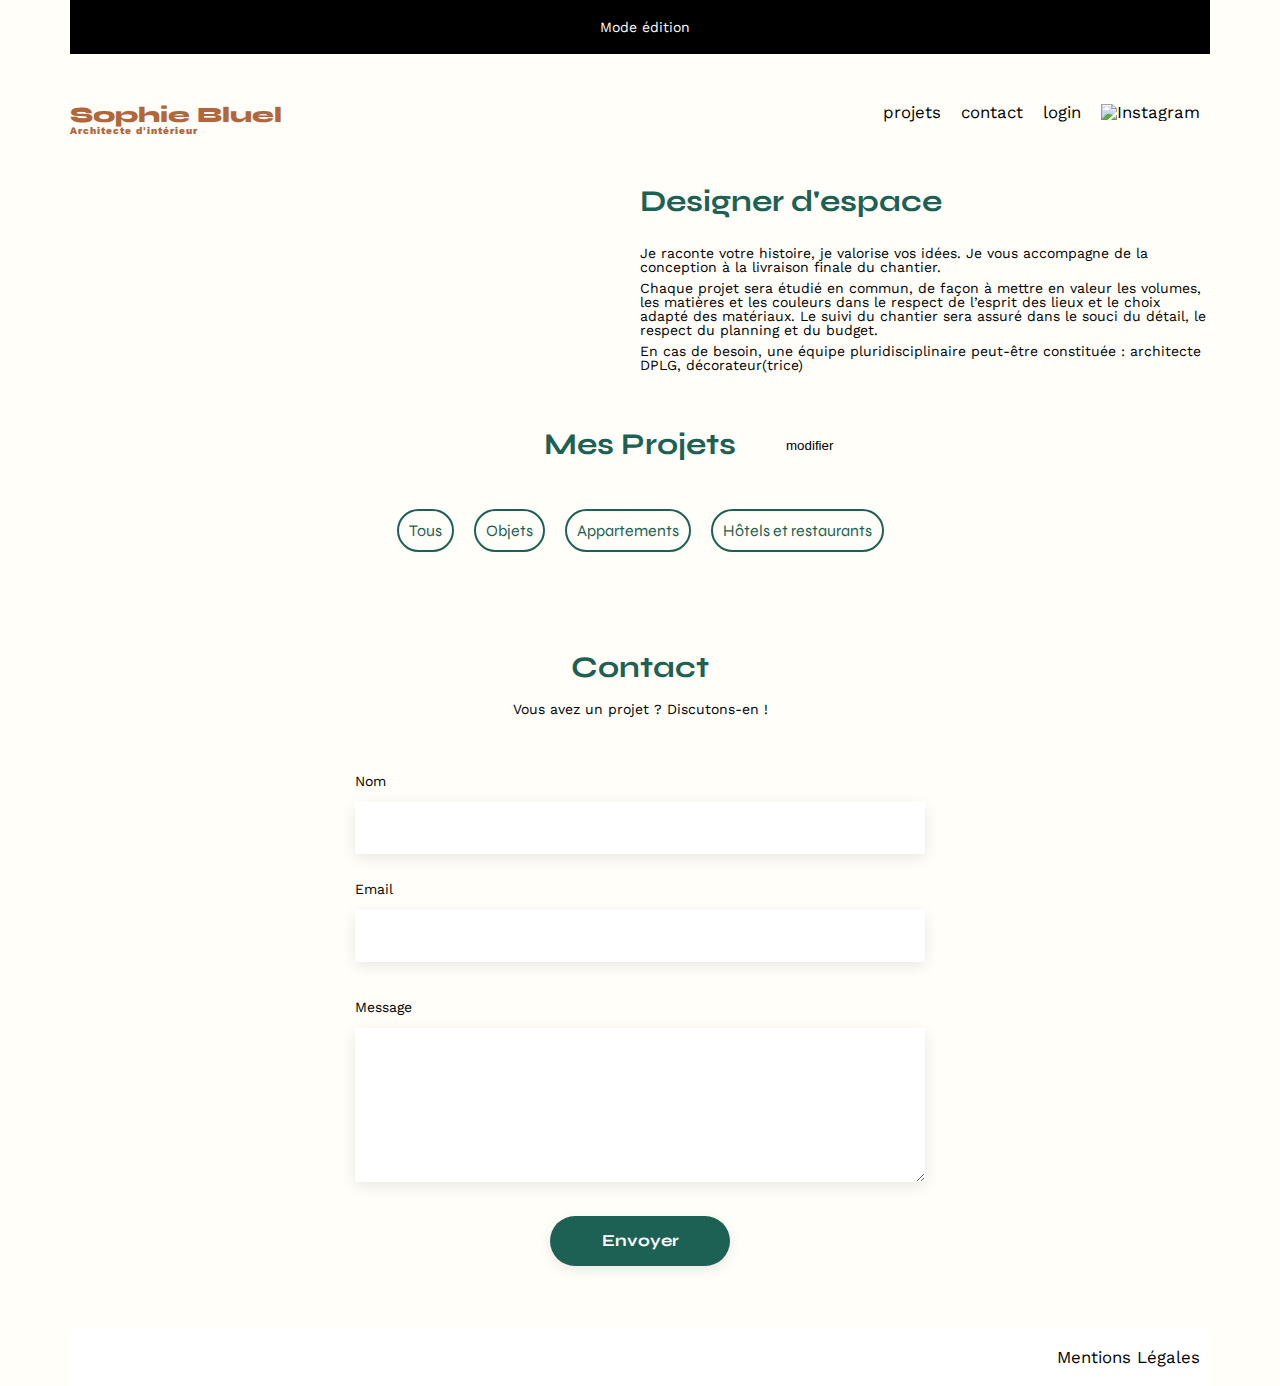
==== FrontEnd/index.html @ f36cd498 "ajout de la barre edition, du bouton modifier, masquage des filtres" ====
<!DOCTYPE html>
<html lang="fr">

<head>
	<meta charset="UTF-8">
	<title>Sophie Bluel - Architecte d'intérieur</title>
	<meta name="viewport" content="width=device-width, initial-scale=1.0">
	<link rel="preconnect" href="https://fonts.googleapis.com">
	<link rel="preconnect" href="https://fonts.gstatic.com" crossorigin>
	<link href="https://fonts.googleapis.com/css2?family=Syne:wght@700;800&family=Work+Sans&display=swap"
		rel="stylesheet">
	<meta name="description" content="">
	<link rel="stylesheet" href="https://cdnjs.cloudflare.com/ajax/libs/font-awesome/6.5.1/css/all.min.css"
		integrity="sha512-DTOQO9RWCH3ppGqcWaEA1BIZOC6xxalwEsw9c2QQeAIftl+Vegovlnee1c9QX4TctnWMn13TZye+giMm8e2LwA=="
		crossorigin="anonymous" referrerpolicy="no-referrer" />
	<link rel="stylesheet" href="./assets/style.css">
</head>

<body>
	<div class="edition-bar"><i class="fa-solid fa-pen-to-square" id="icone"></i>Mode édition</div>
	<header>
		<h1>Sophie Bluel <span>Architecte d'intérieur</span></h1>
		<nav>
			<ul>
				<a href="index.html" class="lien-style">
					<li>projets</li>
				</a>
				<a href="#contact" class="lien-style">
					<li>contact</li>
				</a>
				<a href="./login.html" class="lien-style">
					<li>login</li>
				</a>
				<li><img src="./assets/icons/instagram.png" alt="Instagram"></li>
			</ul>
		</nav>
	</header>
	<main>
		<section id="introduction">
			<figure>
				<img src="./assets/images/sophie-bluel.png" alt="">
			</figure>
			<article>
				<h2>Designer d'espace</h2>
				<p>Je raconte votre histoire, je valorise vos idées. Je vous accompagne de la conception à la livraison
					finale du chantier.</p>
				<p>Chaque projet sera étudié en commun, de façon à mettre en valeur les volumes, les matières et les
					couleurs dans le respect de l’esprit des lieux et le choix adapté des matériaux. Le suivi du
					chantier sera assuré dans le souci du détail, le respect du planning et du budget.</p>
				<p>En cas de besoin, une équipe pluridisciplinaire peut-être constituée : architecte DPLG,
					décorateur(trice)</p>
			</article>
		</section>
		<section id="portfolio">
			<h2>Mes Projets</h2>
			<a href=""><button type="text" id="button-modify"><i class="fa-solid fa-pen-to-square"
						id="icone"></i>modifier</button></a>
			<div class="filter-bar">
				<button class="btnFilter" id="btn-tous">Tous</button>
				<button class="btnFilter" id="btn-objets">Objets</button>
				<button class="btnFilter" id="btn-appartements">Appartements</button>
				<button class="btnFilter" id="btn-hotel-resto">Hôtels et restaurants</button>
			</div>
			<div class="gallery">
			</div>
		</section>
		<section id="contact">
			<h2>Contact</h2>
			<p>Vous avez un projet ? Discutons-en !</p>
			<form action="#" method="post">
				<label for="name">Nom</label>
				<input type="text" name="name" id="name">
				<label for="email">Email</label>
				<input type="email" name="email" id="email">
				<label for="message">Message</label>
				<textarea name="message" id="message" cols="30" rows="10"></textarea>
				<input type="submit" value="Envoyer">
			</form>
		</section>
	</main>

	<footer>
		<nav>
			<ul>
				<li>Mentions Légales</li>
			</ul>
		</nav>
	</footer>
	<script src="./script.js"></script>
</body>

</html>
---- FrontEnd/assets/style.css ----
/* http://meyerweb.com/eric/tools/css/reset/
   v2.0 | 20110126
   License: none (public domain)
*/

html, body, div, span, applet, object, iframe,
h1, h2, h3, h4, h5, h6, p, blockquote, pre,
a, abbr, acronym, address, big, cite, code,
del, dfn, em, img, ins, kbd, q, s, samp,
small, strike, strong, sub, sup, tt, var,
b, u, i, center,
dl, dt, dd, ol, ul, li,
fieldset, form, label, legend,
table, caption, tbody, tfoot, thead, tr, th, td,
article, aside, canvas, details, embed,
figure, figcaption, footer, header, hgroup,
menu, nav, output, ruby, section, summary,
time, mark, audio, video {
	margin: 0;
	padding: 0;
	border: 0;
	font-size: 100%;
	font: inherit;
	vertical-align: baseline;
}
/* HTML5 display-role reset for older browsers */
article, aside, details, figcaption, figure,
footer, header, hgroup, menu, nav, section {
	display: block;
}
body {
	line-height: 1;
	min-height: 100vh;
	margin: 0;
}

ol, ul {
	list-style: none;
}
blockquote, q {
	quotes: none;
}
blockquote:before, blockquote:after,
q:before, q:after {
	content: '';
	content: none;
}
table {
	border-collapse: collapse;
	border-spacing: 0;
}
/** end reset css**/
body {
	max-width: 1140px;
	margin:auto;
	font-family: 'Work Sans' ;
	font-size: 14px;
	background-color: #FFFEF8;
}
.edition-bar{
	display: flex;
	justify-content: center;
	padding-top: 20px;
	padding-bottom: 20px;
	gap: 10px;
	background-color: black;
	color: white;
}

header {
	display: flex;
	justify-content: space-between;
	margin: 50px 0
}
section {
	margin: 50px 0
}

.lien-style {
	text-decoration: none;
	color: black;
}

h1{
	display: flex;
	flex-direction: column;
	font-family: 'Syne';
	font-size: 22px;
	font-weight: 800;
	color: #B1663C
}

h1 > span {
	font-family: 'Work Sans';
	font-size:10px;
	letter-spacing: 0.1em;
;
}

h2{
	font-family: 'Syne';
	font-weight: 700;
	font-size: 30px;
	color: #1D6154;
}
nav ul {
	display: flex;
	align-items: center;
	list-style-type: none;

}
nav li {
	padding: 0 10px;
	font-size: 1.2em;
}

li:hover {
	color: #B1663C;
}
#introduction {
	display: flex;
	align-items: center;
}
#introduction figure {
	flex: 1
}
#introduction img {
	display: block;
	margin: auto;
	width: 80%;
}

#introduction article {
	flex: 1
}
#introduction h2 {
	margin-bottom: 1em;
}

#introduction p {
	margin-bottom: 0.5em;
}
#portfolio h2 {
	text-align: center;
	margin-bottom: 50px;
}
#portfolio {
	position: relative;
}
#button-modify{
	display: flex;
	gap: 10px;
	border: none;
	background-color: #FFFEF8;
	position: absolute;
	top: 8px;
	left: 700px;
	cursor: pointer;
}
.filter-bar {
	display: flex;
	flex-direction: row;
	justify-content: center;
	gap: 20px;
	margin-bottom: 50px;
}

.filter-bar button {
	padding: 10px;
	border: 2px solid #1D6154;
	border-radius: 25px;
	font-family: 'Syne';
	font-size: 1rem;
	color: #1D6154;
	background-color: #FFFEF8;
	
}

.filter-bar button:hover,
.filter-bar button.active{
	color: white;
	background-color: #1D6154;
}
.gallery {
	width: 100%;
	display: grid;
	grid-template-columns: 1fr 1fr 1fr;
	grid-column-gap: 20px;
	grid-row-gap: 20px;
}

.gallery img {
	width: 100%;

}
#contact {
	width: 50%;
margin: auto;
margin-bottom: 30px;
}
#contact > * {
	text-align: center;

}
#contact h2{
	margin-bottom: 20px;
}
#contact form {
	text-align: left;
	margin-top:30px;
	display: flex;
	flex-direction: column;
}

#contact input {
	height: 50px;
	font-size: 1.2em;
	border: none;
	box-shadow: 0px 4px 14px rgba(0, 0, 0, 0.09);
}
#contact label {
	margin: 2em 0 1em 0;
}
#contact textarea {
	border: none;
	box-shadow: 0px 4px 14px rgba(0, 0, 0, 0.09);
}

input[type="submit"]{
	font-family: 'Syne';
	font-weight: 700;
	color: white;
	background-color: #1D6154;
	margin : 2em auto ;
	width: 180px;
	text-align: center;
	border-radius: 60px ;
}

footer {
	background-color: white;
	padding: 20px 0 20px 0;
}

.main-login{
margin-bottom: 370px;
}

footer nav ul {
	display: flex;
	justify-content: flex-end;
}


/* ********************************** FORMULAIRE LOGIN **************************************** */


.formulaire {
	display: flex;
	flex-direction: column;
	align-items: center;
	margin-top: 100px;
}

.formulaire h2 {
	margin-bottom: 40px;
}

.form-content{
	width: 350px;
	display: flex;
	flex-direction: column;
	gap: 5px;
}

.form-content input{
	padding: 15px;
	border: none;
	filter: drop-shadow(0 4px 5px rgba(0, 0, 0, 0.2));
}

.form-mail {
	display: flex;
	flex-direction: column;
	gap: 5px;
}

.form-mdp{
	display: flex;
	flex-direction: column;
	gap: 5px;
}

input[type="email"]{
	margin-bottom: 10px;

}

#mdp-oublie {
	border: none;
	background: #FFFEF8;
	text-decoration: underline;
	
}
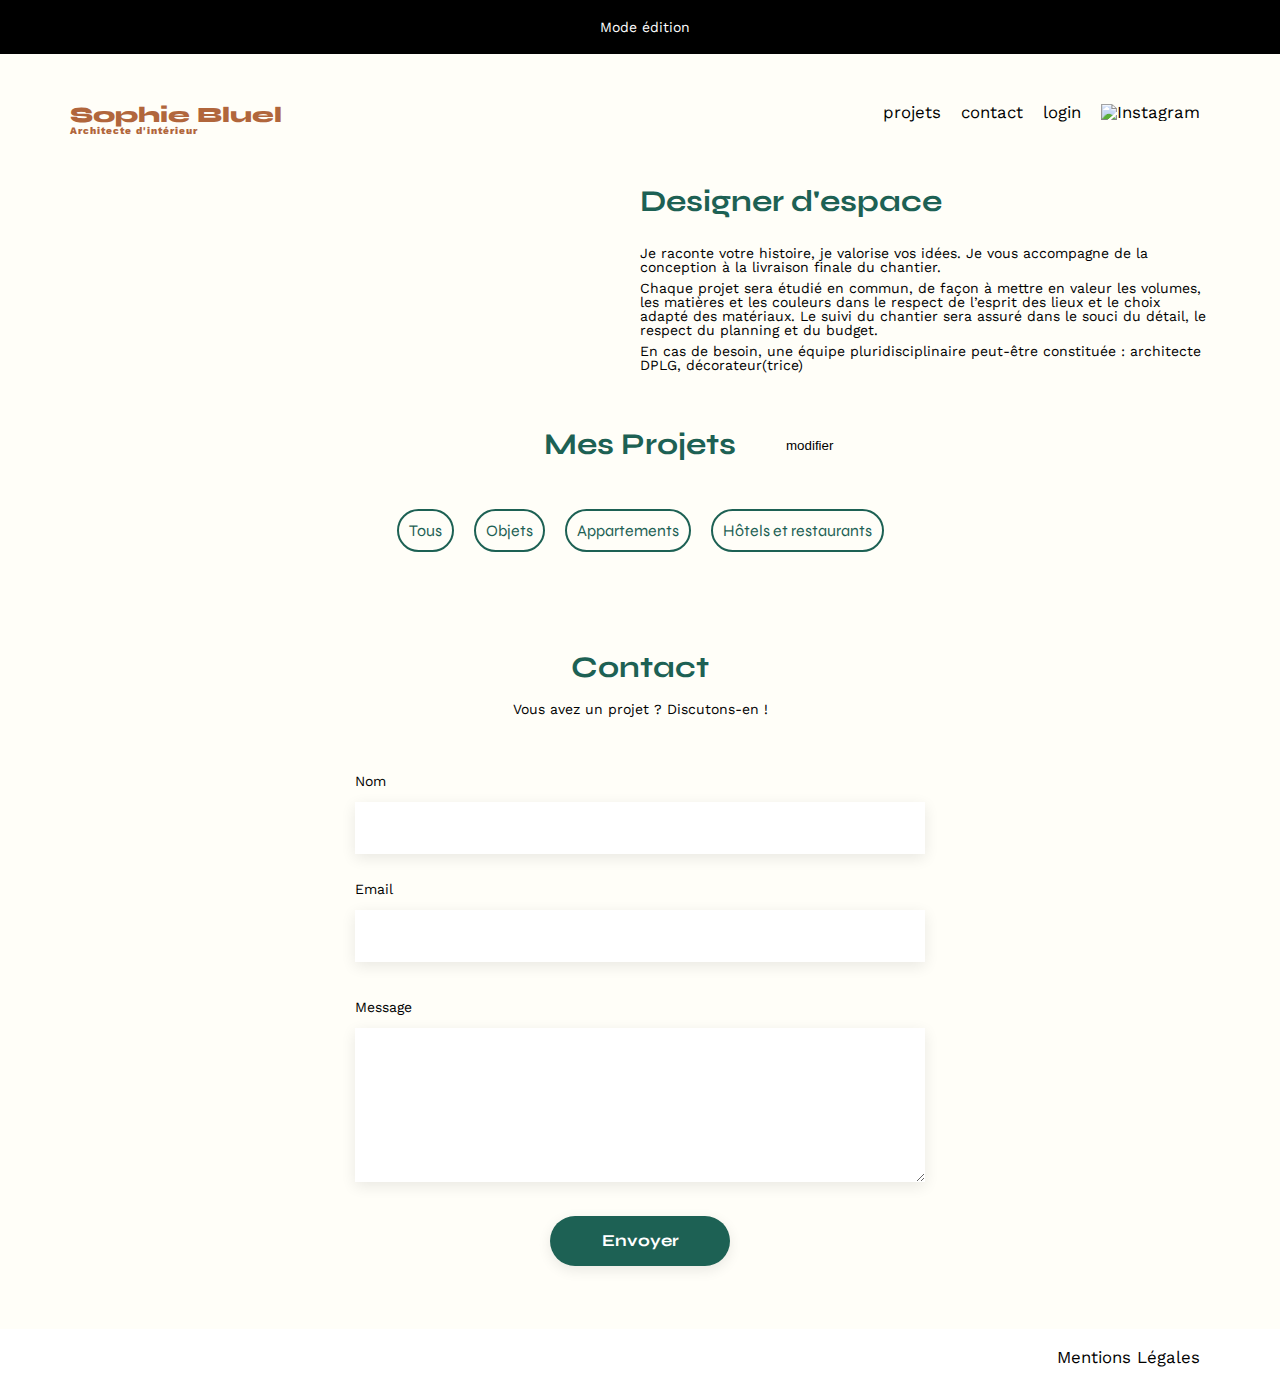
==== commit 6d0e15ac: "modif css des barres div et footer, pour correspondre à la maquette" ====
--- a/FrontEnd/index.html
+++ b/FrontEnd/index.html
@@ -51,7 +51,7 @@
 					décorateur(trice)</p>
 			</article>
 		</section>
-		<section id="portfolio">
+		<section id="portfolio" class="format">
 			<h2>Mes Projets</h2>
 			<a href=""><button type="text" id="button-modify"><i class="fa-solid fa-pen-to-square"
 						id="icone"></i>modifier</button></a>
--- a/FrontEnd/assets/style.css
+++ b/FrontEnd/assets/style.css
@@ -51,11 +51,13 @@
 }
 /** end reset css**/
 body {
-	max-width: 1140px;
-	margin:auto;
 	font-family: 'Work Sans' ;
 	font-size: 14px;
 	background-color: #FFFEF8;
+}
+main{
+	max-width: 1140px;
+	margin:auto;
 }
 .edition-bar{
 	display: flex;
@@ -70,7 +72,9 @@
 header {
 	display: flex;
 	justify-content: space-between;
-	margin: 50px 0
+	max-width: 1140px;
+	margin:auto;
+	margin-top: 50px;
 }
 section {
 	margin: 50px 0
@@ -247,10 +251,12 @@
 }
 
 footer nav ul {
+	max-width: 1140px;
+	margin:auto;
 	display: flex;
 	justify-content: flex-end;
-}
-
+	
+}
 
 /* ********************************** FORMULAIRE LOGIN **************************************** */
 
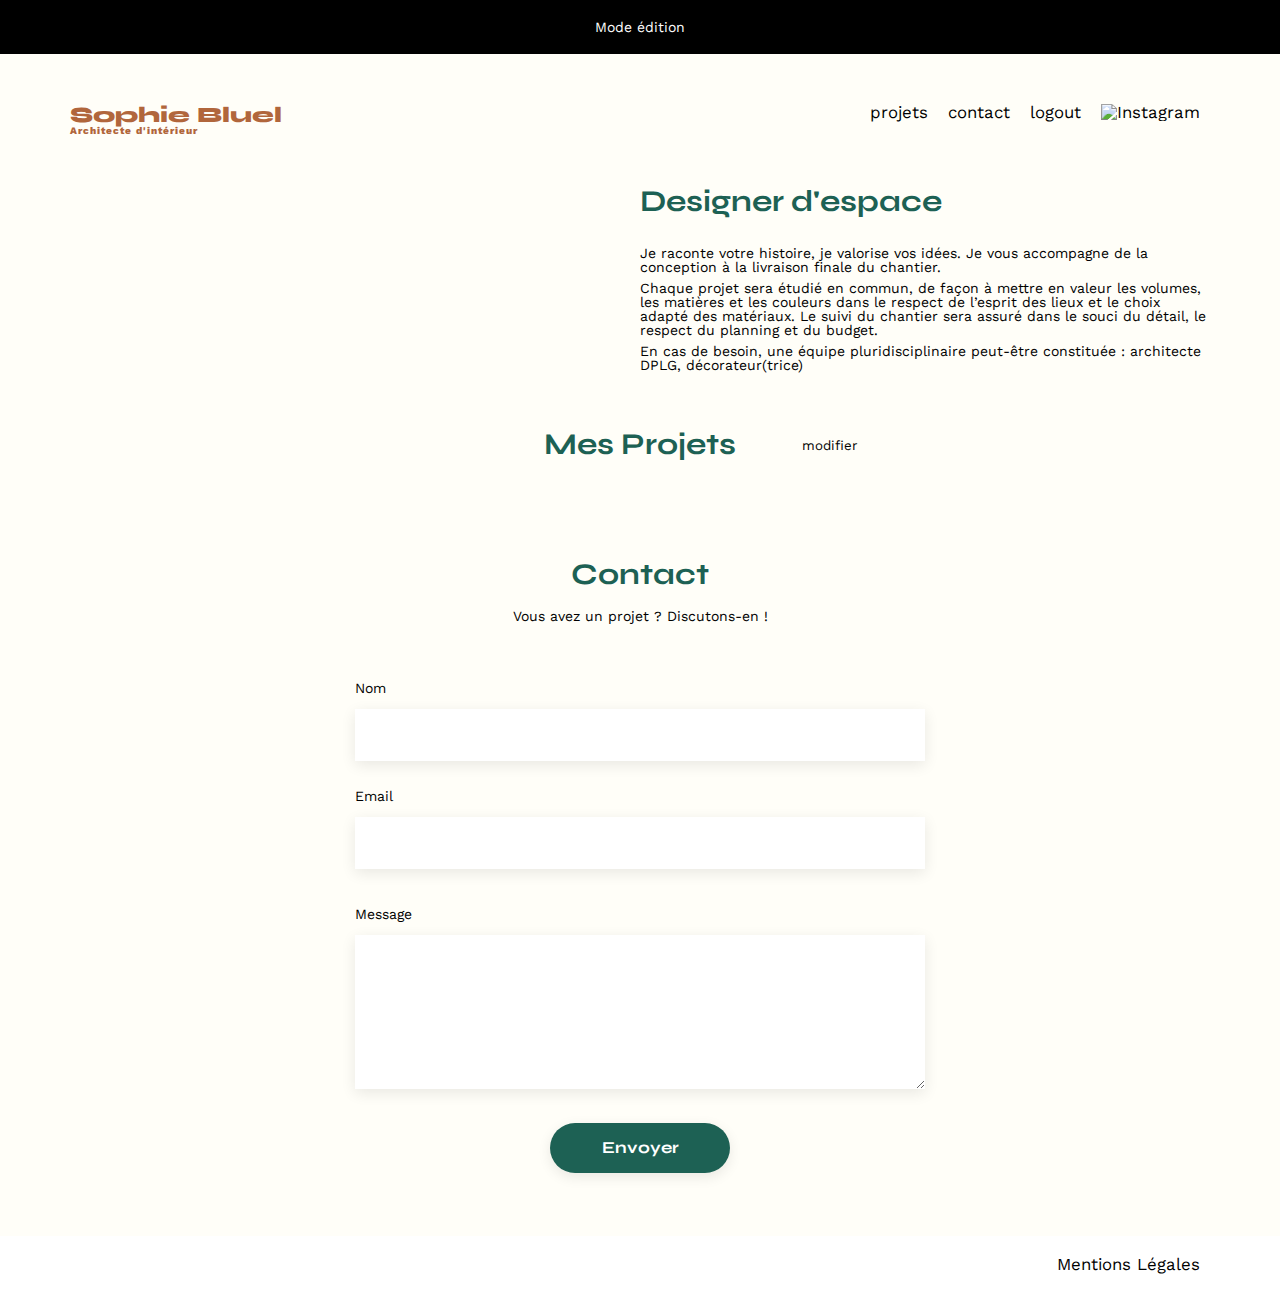
==== commit 2fb7a856: "modif création des éléments du mode édition en javascript" ====
--- a/FrontEnd/index.html
+++ b/FrontEnd/index.html
@@ -17,7 +17,7 @@
 </head>
 
 <body>
-	<div class="edition-bar"><i class="fa-solid fa-pen-to-square" id="icone"></i>Mode édition</div>
+
 	<header>
 		<h1>Sophie Bluel <span>Architecte d'intérieur</span></h1>
 		<nav>
@@ -29,7 +29,7 @@
 					<li>contact</li>
 				</a>
 				<a href="./login.html" class="lien-style">
-					<li>login</li>
+					<li id="login-btn">login</li>
 				</a>
 				<li><img src="./assets/icons/instagram.png" alt="Instagram"></li>
 			</ul>
@@ -51,10 +51,9 @@
 					décorateur(trice)</p>
 			</article>
 		</section>
-		<section id="portfolio" class="format">
-			<h2>Mes Projets</h2>
-			<a href=""><button type="text" id="button-modify"><i class="fa-solid fa-pen-to-square"
-						id="icone"></i>modifier</button></a>
+		<section id="portfolio">
+			<h2 id="title-projects">Mes Projets</h2>
+
 			<div class="filter-bar">
 				<button class="btnFilter" id="btn-tous">Tous</button>
 				<button class="btnFilter" id="btn-objets">Objets</button>
--- a/FrontEnd/assets/style.css
+++ b/FrontEnd/assets/style.css
@@ -59,16 +59,6 @@
 	max-width: 1140px;
 	margin:auto;
 }
-.edition-bar{
-	display: flex;
-	justify-content: center;
-	padding-top: 20px;
-	padding-bottom: 20px;
-	gap: 10px;
-	background-color: black;
-	color: white;
-}
-
 header {
 	display: flex;
 	justify-content: space-between;
@@ -150,16 +140,6 @@
 }
 #portfolio {
 	position: relative;
-}
-#button-modify{
-	display: flex;
-	gap: 10px;
-	border: none;
-	background-color: #FFFEF8;
-	position: absolute;
-	top: 8px;
-	left: 700px;
-	cursor: pointer;
 }
 .filter-bar {
 	display: flex;
@@ -310,3 +290,52 @@
 }
 
 
+
+/* ************************ MODE EDITION ************************** */
+
+#edition-bar{
+	display: flex;
+	justify-content: center;
+	padding-top: 20px;
+	padding-bottom: 20px;
+	gap: 10px;
+	background-color: black;
+	color: white;
+}
+
+.btn-modif{
+	font-family: 'Work Sans' ;
+	border: none;
+	background-color: #FFFEF8;
+	cursor: pointer;
+	margin-left: 60px;
+	position: absolute;
+	top: 8px;
+}
+
+
+
+/* ************************** MODALE ***************************** */
+
+/* .modal {
+	position: fixed;
+	display: flex;
+	align-items: center;
+	justify-content: center;
+	top:0;
+	left:0;
+	width: 100%;
+	height: 100%;
+	background: rgba(0, 0, 0, 0.5);
+}
+
+.modal-wrapper{
+	overflow: auto;
+	width: 600px;
+	max-width: calc(100vw - 20px);
+	max-height: calc(100vh - 20px);
+	height: 700px;
+	padding: 20px;
+	background-color: white;
+	border-radius: 10px;
+} */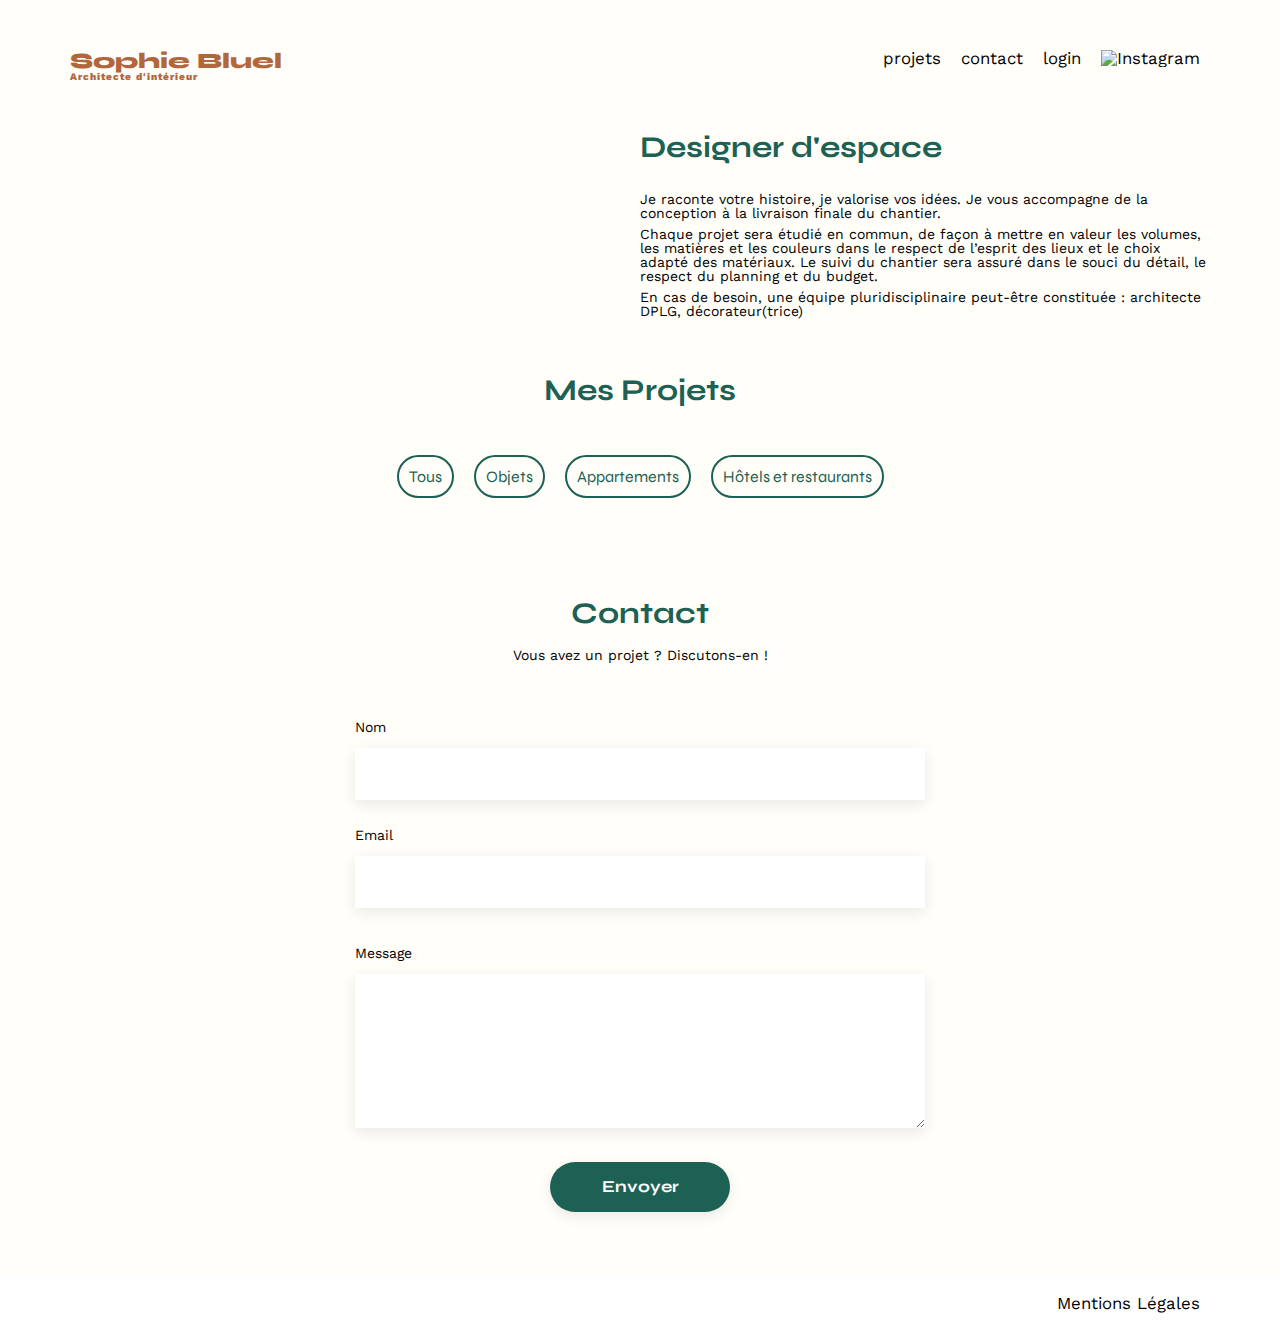
==== commit 9869f92e: "condition quand l'utilisateur est connecté, les elements du mode edition s'affichent, quand il se de" ====
--- a/FrontEnd/index.html
+++ b/FrontEnd/index.html
@@ -17,7 +17,6 @@
 </head>
 
 <body>
-
 	<header>
 		<h1>Sophie Bluel <span>Architecte d'intérieur</span></h1>
 		<nav>
--- a/FrontEnd/assets/style.css
+++ b/FrontEnd/assets/style.css
@@ -317,25 +317,34 @@
 
 /* ************************** MODALE ***************************** */
 
-/* .modal {
-	position: fixed;
+.modal {
+	position:fixed;
 	display: flex;
 	align-items: center;
 	justify-content: center;
-	top:0;
-	left:0;
+	top: 0;
+	left: 0;
 	width: 100%;
 	height: 100%;
-	background: rgba(0, 0, 0, 0.5);
+	background-color: rgba(0, 0, 0, 0.5);
 }
 
 .modal-wrapper{
 	overflow: auto;
+	/* en cas de debordement, une barre scroll apparait */
 	width: 600px;
 	max-width: calc(100vw - 20px);
 	max-height: calc(100vh - 20px);
-	height: 700px;
-	padding: 20px;
+	padding: 30px;
 	background-color: white;
-	border-radius: 10px;
-} */+}
+
+.lien-modif{
+	text-decoration: none;
+	color: black;
+	font-family: 'Work Sans' ;
+	font-size: 14px;
+	position: absolute;
+	margin-left: 60px;
+	margin-top: 10px;
+}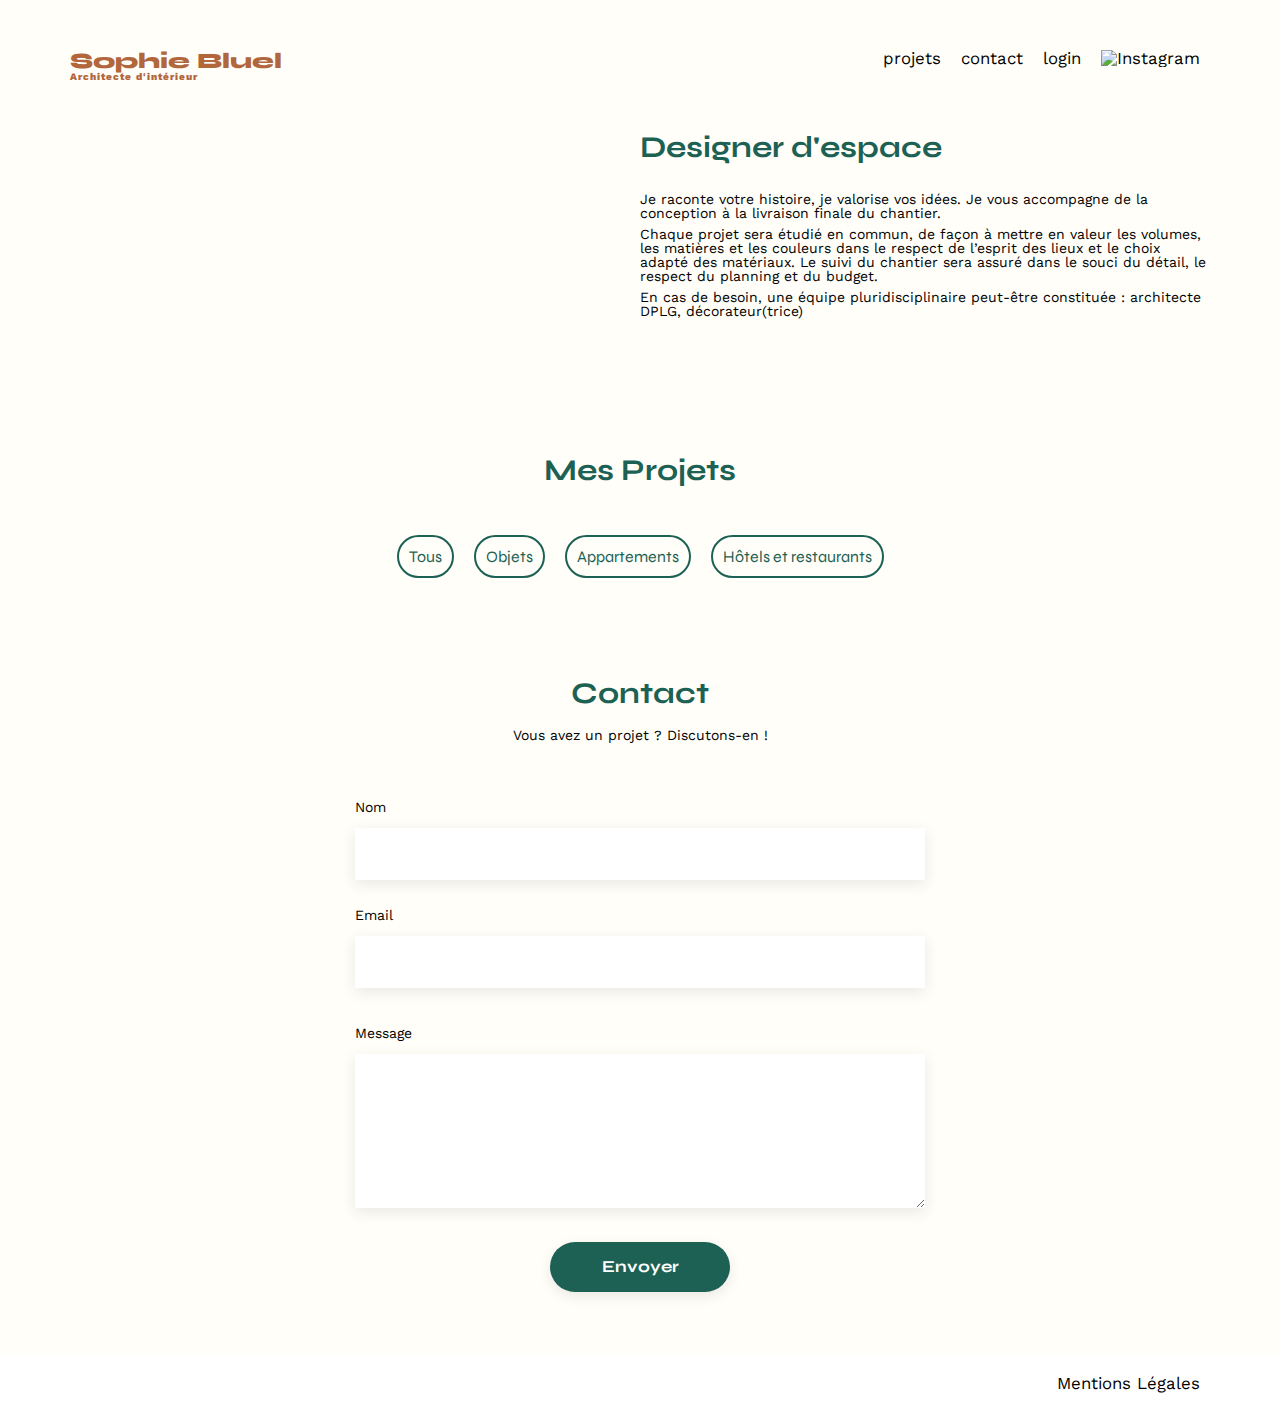
==== commit 192d21e5: "correction html W3C, selection des categories du formulaire en dynamique, requêtes PUT et DELETE ajo" ====
--- a/FrontEnd/index.html
+++ b/FrontEnd/index.html
@@ -21,15 +21,9 @@
 		<h1>Sophie Bluel <span>Architecte d'intérieur</span></h1>
 		<nav>
 			<ul>
-				<a href="index.html" class="lien-style">
-					<li>projets</li>
-				</a>
-				<a href="#contact" class="lien-style">
-					<li>contact</li>
-				</a>
-				<a href="./login.html" class="lien-style">
-					<li id="login-btn">login</li>
-				</a>
+				<li><a href="index.html" class="lien-style">projets</a></li>
+				<li><a href="#contact" class="lien-style">contact</a></li>
+				<li><a href="./login.html" class="lien-style" id="login-btn">login</a></li>
 				<li><img src="./assets/icons/instagram.png" alt="Instagram"></li>
 			</ul>
 		</nav>
--- a/FrontEnd/assets/style.css
+++ b/FrontEnd/assets/style.css
@@ -136,10 +136,8 @@
 }
 #portfolio h2 {
 	text-align: center;
+	margin-top: 130px;
 	margin-bottom: 50px;
-}
-#portfolio {
-	position: relative;
 }
 .filter-bar {
 	display: flex;
@@ -322,29 +320,204 @@
 	display: flex;
 	align-items: center;
 	justify-content: center;
+
 	top: 0;
 	left: 0;
 	width: 100%;
 	height: 100%;
 	background-color: rgba(0, 0, 0, 0.5);
+	animation: fadeIn .6s both;
 }
 
 .modal-wrapper{
 	overflow: auto;
 	/* en cas de debordement, une barre scroll apparait */
-	width: 600px;
+	width: 580px;
+	height: 600px;
+	border-radius: 10px;
 	max-width: calc(100vw - 20px);
 	max-height: calc(100vh - 20px);
 	padding: 30px;
 	background-color: white;
+	animation: slideFromTop .3s both .1s;
+}
+.btn-close{
+	display: flex;
+	justify-content: flex-end;
+}
+.btn-close-back{
+	display: flex;
+	justify-content: space-between;
+}
+.modal-wrapper button {
+	border: none;
+	background-color: white;
+	font-size: 30px;
+	cursor: pointer;
+}
+.modal[aria-hidden="true"]{
+	animation-name: fadeOut;
+}
+.modal[aria-hidden="true"] .modal-wrapper{
+	animation-name: slideToBottom;
 }
 
 .lien-modif{
 	text-decoration: none;
 	color: black;
 	font-family: 'Work Sans' ;
-	font-size: 14px;
+	font-size: 16px;
 	position: absolute;
-	margin-left: 60px;
-	margin-top: 10px;
+	margin-left: 50px;
+	margin-top: 8px;
+}
+.i-modif{
+	padding-right: 10px;
+}
+#titlemodal{
+	font-size: 1.8rem;
+	display: flex;
+	justify-content: center;
+	margin: 8px 0 20px 0;
+}
+#titlemodal2 {
+	font-size: 1.8rem;
+	display: flex;
+	justify-content: center;
+	margin: 8px 0 25px 0;
+}
+.photos-container{
+	display: flex;
+	justify-content: center;
+	padding-left: 80px;
+	padding-right: 80px;
+}
+.photos-content{
+	display: grid;
+	grid-template-columns: 1fr 1fr 1fr 1fr 1fr;
+  	grid-template-rows: 1fr 1fr 1fr;
+  	gap: 10px;
+}
+.project-card-modif img{
+width: 75px;
+margin-bottom: 5px;
+}
+figure i {
+	position: relative;
+	left: 56px;
+	top: 20px;
+	font-size: 9px;
+	color: white;
+	background-color: black;
+	padding: 4px;
+	border-radius: 3px;
+	cursor: pointer;
+}
+
+.barre{
+	width: 75%;
+	margin: 20px 0 30px 80px;
+	opacity: 0.4;
+}
+#btn-add-1{
+	padding: 10px 40px;
+	border: 2px solid #1D6154;
+	border-radius: 25px;
+	font-family: 'Syne';
+	font-size: 0.9rem;
+	color: #FFFEF8;
+	background-color: #1D6154;
+	display: flex;
+}
+
+
+/* MODALE AJOUT PHOTO */
+.form-container{
+	padding-left: 80px;
+	padding-right: 80px;
+	height: 500px;
+}
+.form-ajout-photo{
+	width: 100%;
+	height: 100%;
+	display: flex;
+	flex-direction: column;
+}
+.text-form-container {
+	display: flex;
+	flex-direction: column;
+	gap: 10px;
+	margin-bottom: 20px;
+}
+.style-form{
+	padding: 15px;
+	border: none;
+	filter: drop-shadow(0 4px 5px rgba(0, 0, 0, 0.1));
+}
+.file-container {
+	background-color: #E8F1F6;
+	height: 140px;
+	display: flex;
+	justify-content: space-between;
+	flex-direction: column;
+	align-items: center;
+	padding: 20px;
+	margin-bottom: 30px;
+}
+.file-container p {
+	font-size: 0.7rem;
+}
+.image-form i {
+	font-size: 70px;
+	color: #CBD6DC;
+	
+}
+.btn-file{
+	cursor: pointer;
+	color: #306685;
+	font-weight: bold;
+	background-color: #CBD6DC;
+	padding:  10px 30px;
+	border-radius: 20px;
+}
+.barre2{
+	opacity: 0.5;
+	margin: 5px 0 0 0;
+}
+.btn-ajout-photo{
+	display: flex;
+	justify-content: center;
+	padding: 8px 100px;
+	border: none;
+	border-radius: 25px;
+}
+#btn-valid{
+	background-color: #A7A7A7;
+}
+
+/* *:focus {
+	box-shadow: 0 0 10px blue;} */
+
+
+/* *************  ANIMATION OUVERTURE ET FERMETURE DE LA MODALE ****************** */
+
+@keyframes fadeIn {
+	from {
+		opacity: 0;
+	} to {opacity: 1;}
+}
+@keyframes fadeOut {
+	from {
+		opacity: 1;
+	} to {opacity: 0;}
+}
+@keyframes slideFromTop {
+	from {
+		transform: translateY(-50px);
+	} to {transform: translateY(0px)}
+}
+@keyframes slideToBottom{
+	from {
+		transform: translateY(0px);
+	} to {transform: translateY(50px)}
 }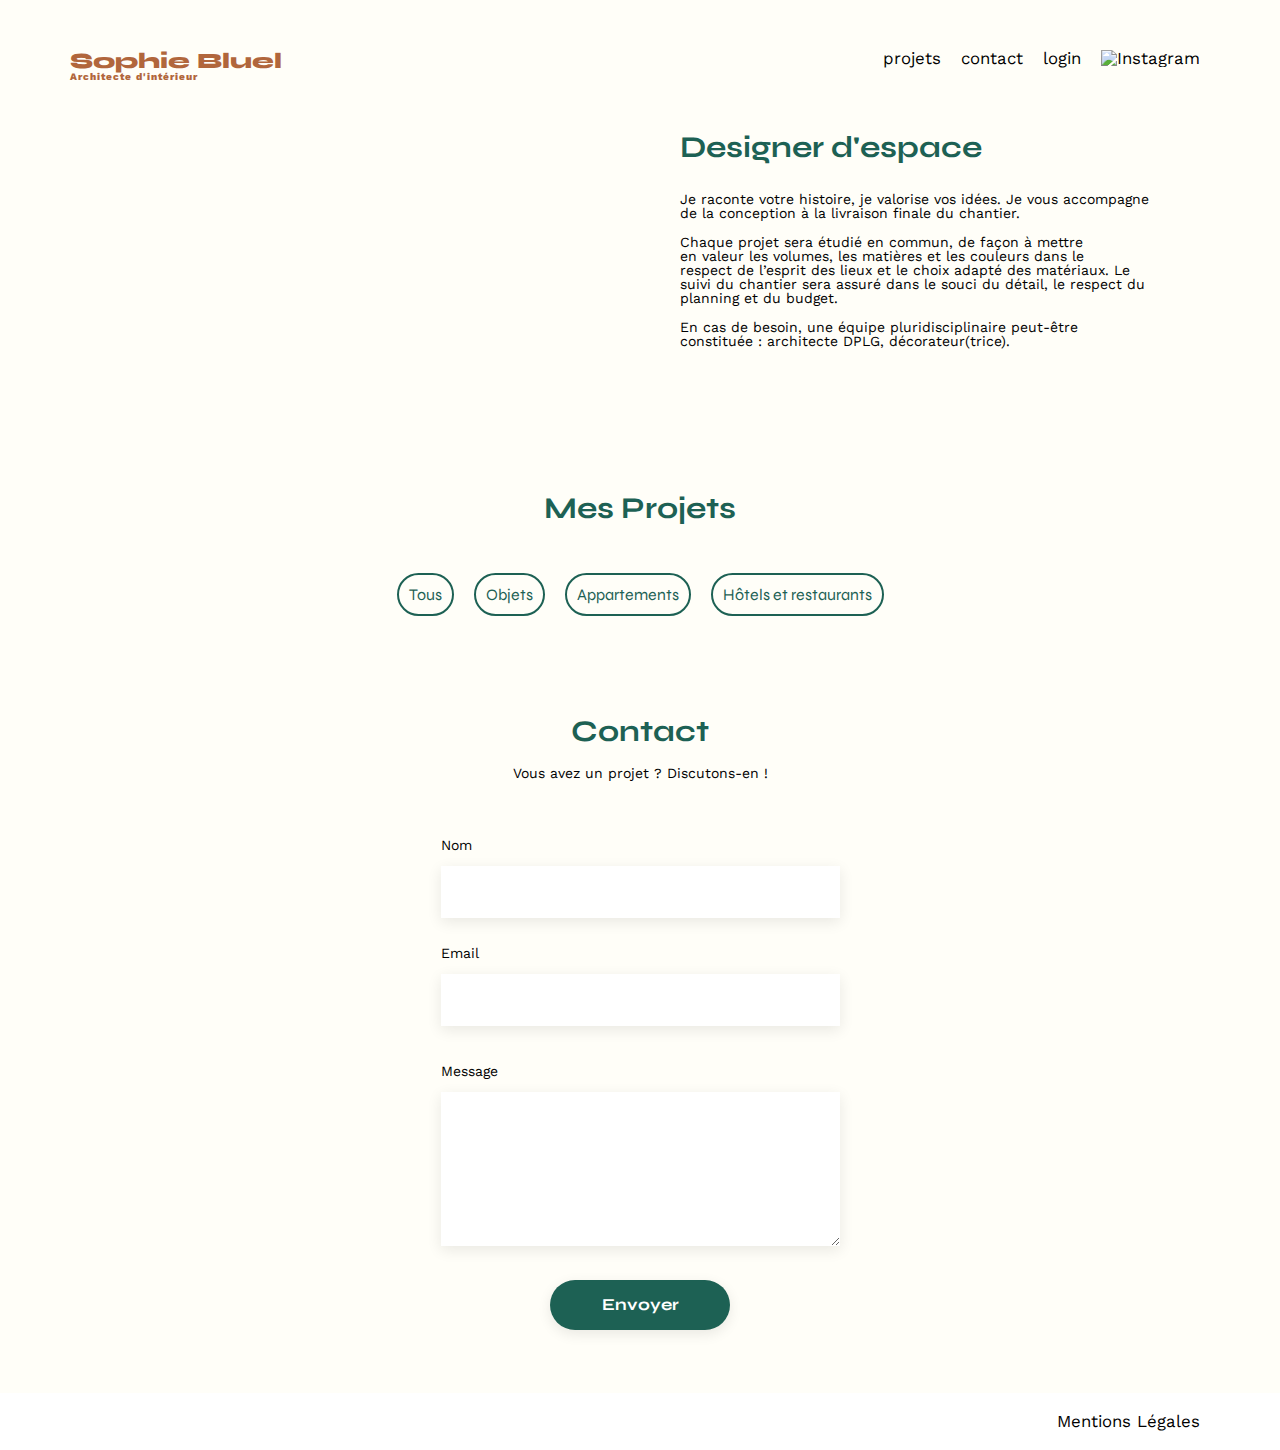
==== commit a38b888f: "css sur les sections et formulaire de contact pour correspondre à la maquette + ajout d'id dans les " ====
--- a/FrontEnd/index.html
+++ b/FrontEnd/index.html
@@ -37,11 +37,12 @@
 				<h2>Designer d'espace</h2>
 				<p>Je raconte votre histoire, je valorise vos idées. Je vous accompagne de la conception à la livraison
 					finale du chantier.</p>
-				<p>Chaque projet sera étudié en commun, de façon à mettre en valeur les volumes, les matières et les
-					couleurs dans le respect de l’esprit des lieux et le choix adapté des matériaux. Le suivi du
+				<p>Chaque projet sera étudié en commun, de façon à mettre <br> en valeur les volumes, les matières et
+					les
+					couleurs dans le <br> respect de l’esprit des lieux et le choix adapté des matériaux. Le suivi du
 					chantier sera assuré dans le souci du détail, le respect du planning et du budget.</p>
-				<p>En cas de besoin, une équipe pluridisciplinaire peut-être constituée : architecte DPLG,
-					décorateur(trice)</p>
+				<p>En cas de besoin, une équipe pluridisciplinaire peut-être <br> constituée : architecte DPLG,
+					décorateur(trice).</p>
 			</article>
 		</section>
 		<section id="portfolio">
--- a/FrontEnd/assets/style.css
+++ b/FrontEnd/assets/style.css
@@ -114,14 +114,15 @@
 #introduction {
 	display: flex;
 	align-items: center;
+	padding-left: 60px;
+	padding-right: 60px;
+	gap: 80px;
 }
 #introduction figure {
 	flex: 1
 }
 #introduction img {
-	display: block;
-	margin: auto;
-	width: 80%;
+	width: 100%;
 }
 
 #introduction article {
@@ -132,7 +133,11 @@
 }
 
 #introduction p {
-	margin-bottom: 0.5em;
+	margin-bottom: 15px;
+}
+#portfolio{
+	padding-left: 60px;
+	padding-right: 60px;
 }
 #portfolio h2 {
 	text-align: center;
@@ -176,9 +181,9 @@
 
 }
 #contact {
-	width: 50%;
-margin: auto;
-margin-bottom: 30px;
+	width: 35%;
+	margin: auto;
+	margin-bottom: 30px;
 }
 #contact > * {
 	text-align: center;
@@ -378,7 +383,7 @@
 	font-size: 1.8rem;
 	display: flex;
 	justify-content: center;
-	margin: 8px 0 20px 0;
+	margin: 8px 0 40px 0;
 }
 #titlemodal2 {
 	font-size: 1.8rem;
@@ -398,14 +403,17 @@
   	grid-template-rows: 1fr 1fr 1fr;
   	gap: 10px;
 }
+.project-card-modif {
+	position: relative;
+}
 .project-card-modif img{
-width: 75px;
-margin-bottom: 5px;
-}
-figure i {
-	position: relative;
-	left: 56px;
-	top: 20px;
+	width: 75px;
+	margin-bottom: 5px;
+}
+#trash {
+	position: absolute;
+	top: 4px;
+	right: 4px;
 	font-size: 9px;
 	color: white;
 	background-color: black;
@@ -456,13 +464,30 @@
 }
 .file-container {
 	background-color: #E8F1F6;
-	height: 140px;
-	display: flex;
+	height: 180px;
+	display: flex;
+	justify-content: center;
+	
+	margin-bottom: 30px;
+}
+.display-photo{
+	width: 135px;
+	display: flex;
+	justify-content: center;
+	align-items: center;
+}
+.display-photo figure {
+	display: flex;
+	justify-content: center;
+	height: 100%;
+	
+}
+.ajouter-photo{
+	padding: 20px;
+	display: flex;
+	flex-direction: column;
 	justify-content: space-between;
-	flex-direction: column;
 	align-items: center;
-	padding: 20px;
-	margin-bottom: 30px;
 }
 .file-container p {
 	font-size: 0.7rem;
@@ -493,6 +518,12 @@
 }
 #btn-valid{
 	background-color: #A7A7A7;
+	padding: 10px 40px;
+	border: 2px solid #A7A7A7;
+	border-radius: 25px;
+	font-family: 'Syne';
+	font-size: 0.9rem;
+	color: #FFFEF8;
 }
 
 /* *:focus {
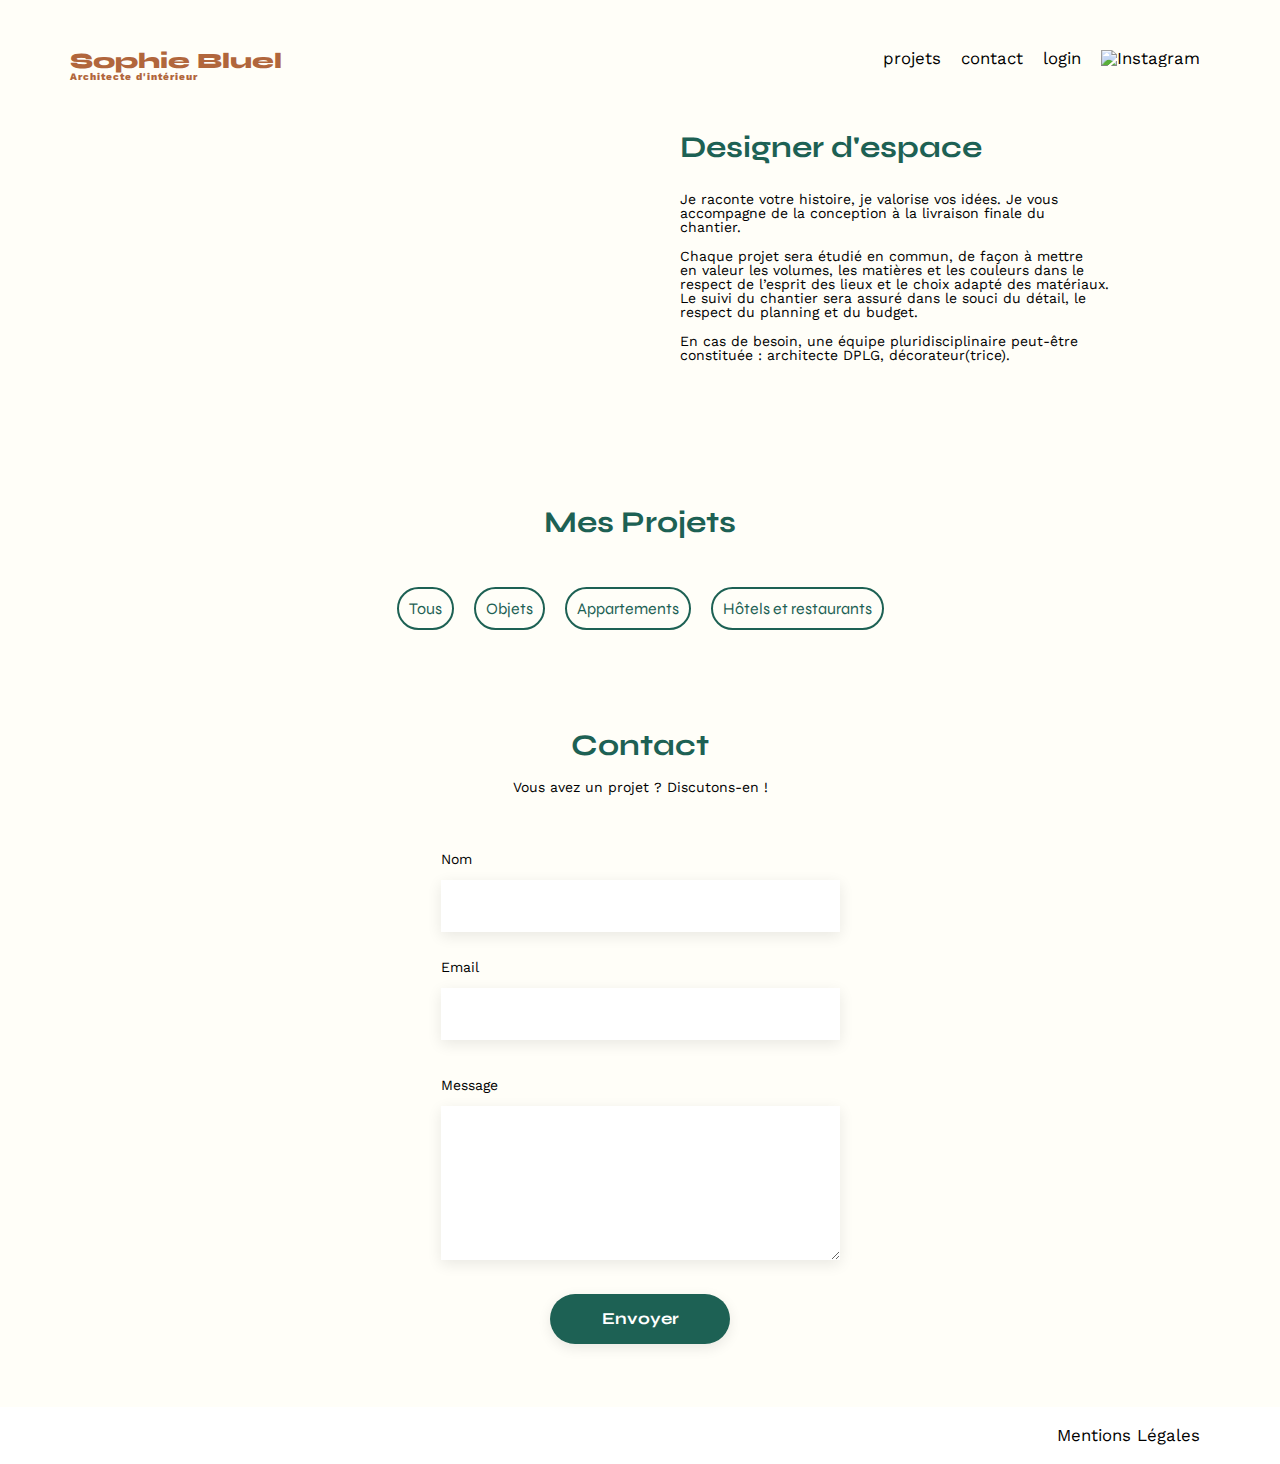
==== commit b2d6591a: "modif code quand tous les champs sont remplis, le bouton de validation devient vert" ====
--- a/FrontEnd/index.html
+++ b/FrontEnd/index.html
@@ -67,7 +67,7 @@
 				<input type="email" name="email" id="email">
 				<label for="message">Message</label>
 				<textarea name="message" id="message" cols="30" rows="10"></textarea>
-				<input type="submit" value="Envoyer">
+				<input type="submit" value="Envoyer" id="btn-envoyer">
 			</form>
 		</section>
 	</main>
--- a/FrontEnd/assets/style.css
+++ b/FrontEnd/assets/style.css
@@ -114,8 +114,8 @@
 #introduction {
 	display: flex;
 	align-items: center;
-	padding-left: 60px;
-	padding-right: 60px;
+	padding-left: 100px;
+	padding-right: 100px;
 	gap: 80px;
 }
 #introduction figure {
@@ -136,8 +136,8 @@
 	margin-bottom: 15px;
 }
 #portfolio{
-	padding-left: 60px;
-	padding-right: 60px;
+	padding-left: 100px;
+	padding-right: 100px;
 }
 #portfolio h2 {
 	text-align: center;
@@ -172,13 +172,19 @@
 	width: 100%;
 	display: grid;
 	grid-template-columns: 1fr 1fr 1fr;
+	grid-row-gap: 15px;
 	grid-column-gap: 20px;
-	grid-row-gap: 20px;
-}
-
+}
+.project-card{
+	width: 100%;
+	align-items: center;
+}
 .gallery img {
-	width: 100%;
-
+	width: 304px;
+	height: 407px;
+}
+figcaption{
+	font-size: 13px;
 }
 #contact {
 	width: 35%;
@@ -213,7 +219,7 @@
 	box-shadow: 0px 4px 14px rgba(0, 0, 0, 0.09);
 }
 
-input[type="submit"]{
+#btn-envoyer{
 	font-family: 'Syne';
 	font-weight: 700;
 	color: white;
@@ -410,7 +416,7 @@
 	width: 75px;
 	margin-bottom: 5px;
 }
-#trash {
+.trash-position {
 	position: absolute;
 	top: 4px;
 	right: 4px;
@@ -427,6 +433,13 @@
 	margin: 20px 0 30px 80px;
 	opacity: 0.4;
 }
+.btn-ajouter-photo{
+	display: flex;
+	justify-content: center;
+	padding: 8px 100px;
+	border: none;
+	border-radius: 25px;
+}
 #btn-add-1{
 	padding: 10px 40px;
 	border: 2px solid #1D6154;
@@ -443,22 +456,28 @@
 .form-container{
 	padding-left: 80px;
 	padding-right: 80px;
-	height: 500px;
+	height: 480px;
 }
 .form-ajout-photo{
 	width: 100%;
 	height: 100%;
 	display: flex;
 	flex-direction: column;
-}
-.text-form-container {
+	justify-content: space-between;
+}
+/* .text-form-container {
 	display: flex;
 	flex-direction: column;
 	gap: 10px;
 	margin-bottom: 20px;
+} */
+.display-i {
+	font-size: 80px;
+	color: #B9C5CC;
 }
 .style-form{
 	padding: 15px;
+
 	border: none;
 	filter: drop-shadow(0 4px 5px rgba(0, 0, 0, 0.1));
 }
@@ -466,9 +485,10 @@
 	background-color: #E8F1F6;
 	height: 180px;
 	display: flex;
-	justify-content: center;
-	
-	margin-bottom: 30px;
+	flex-direction: column;
+	justify-content: center;
+	align-items: center;
+	gap: 8px;
 }
 .display-photo{
 	width: 135px;
@@ -491,11 +511,6 @@
 }
 .file-container p {
 	font-size: 0.7rem;
-}
-.image-form i {
-	font-size: 70px;
-	color: #CBD6DC;
-	
 }
 .btn-file{
 	cursor: pointer;
@@ -505,25 +520,29 @@
 	padding:  10px 30px;
 	border-radius: 20px;
 }
-.barre2{
-	opacity: 0.5;
-	margin: 5px 0 0 0;
-}
-.btn-ajout-photo{
-	display: flex;
-	justify-content: center;
-	padding: 8px 100px;
-	border: none;
-	border-radius: 25px;
-}
+
 #btn-valid{
-	background-color: #A7A7A7;
-	padding: 10px 40px;
-	border: 2px solid #A7A7A7;
-	border-radius: 25px;
+	margin: 0 auto;
+	width: 180px;
+	padding: 10px;
+	display: inline;
 	font-family: 'Syne';
 	font-size: 0.9rem;
 	color: #FFFEF8;
+	/* background-color: #A7A7A7;
+	border: 2px solid #A7A7A7; */
+	border-radius: 25px;
+}
+.grey{
+	background-color: #A7A7A7;
+	border: 2px solid #A7A7A7;
+}
+.green{
+	background-color: #1D6154;
+	border: 2px solid #1D6154;
+}
+#image-added{
+	height: 100%;
 }
 
 /* *:focus {
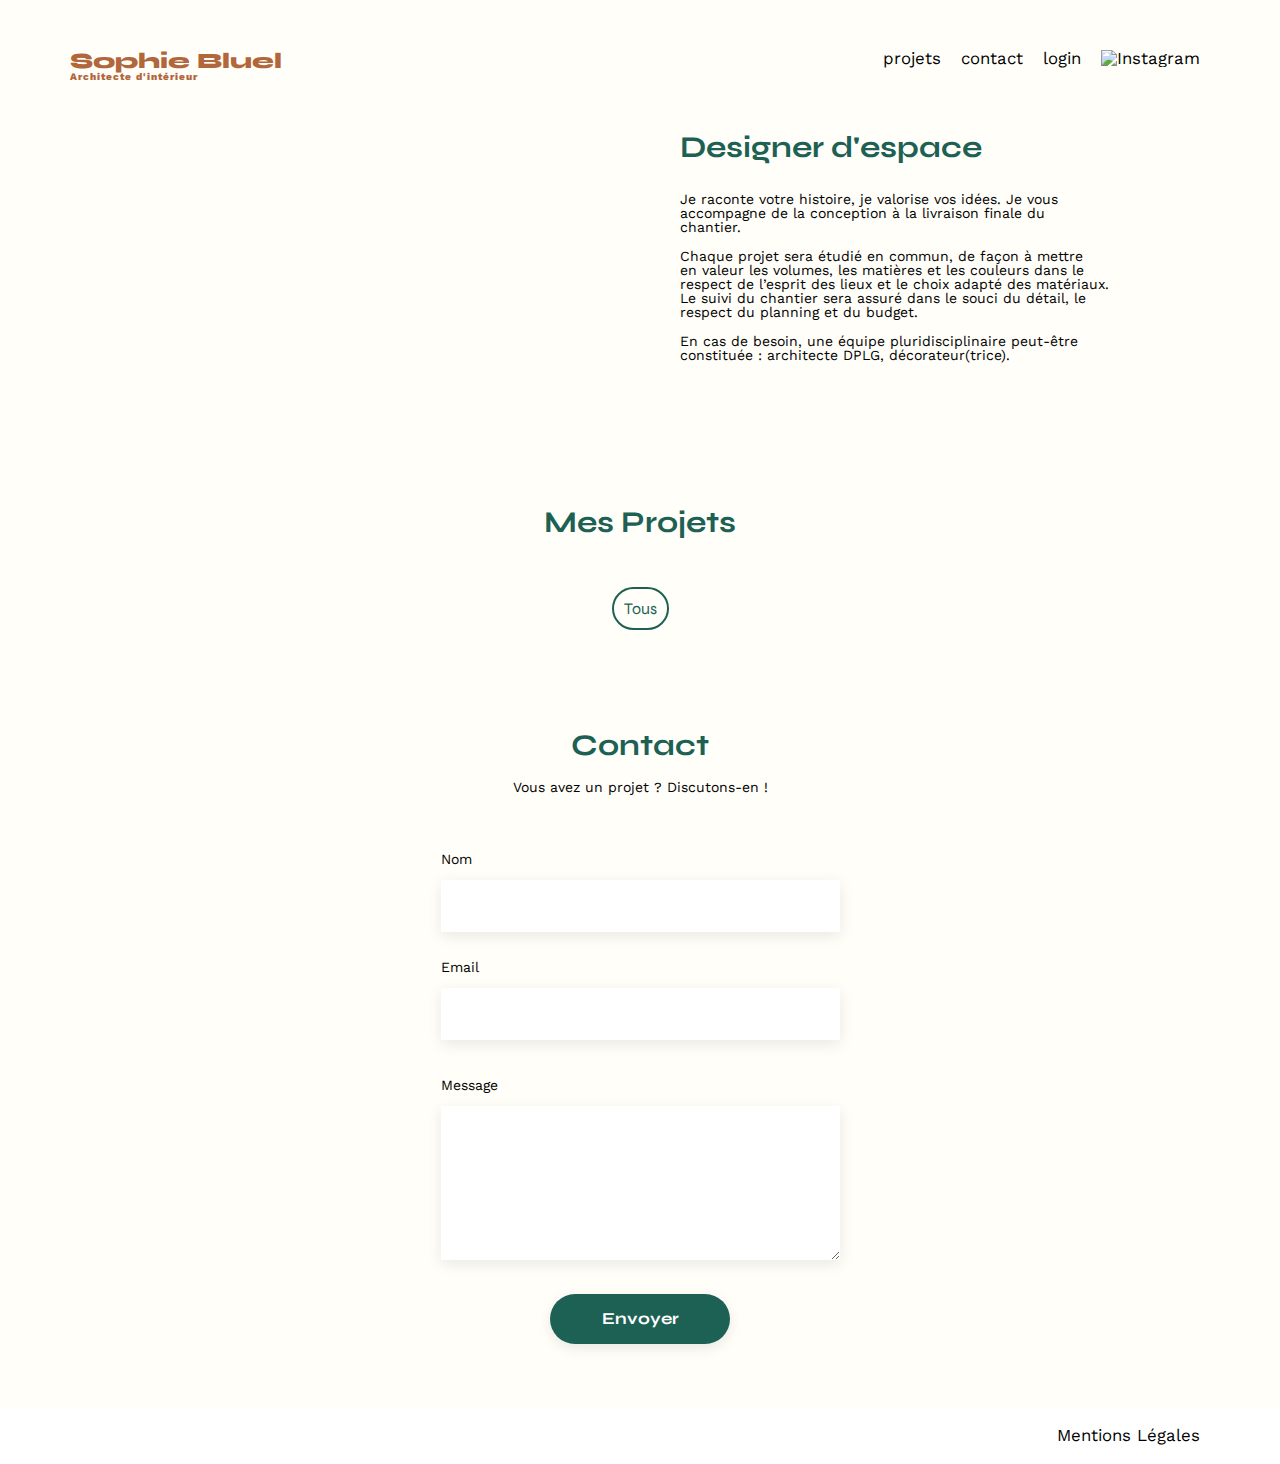
==== commit 3228ef47: "correction : création des boutons filtres en dynamique avec les données categories" ====
--- a/FrontEnd/index.html
+++ b/FrontEnd/index.html
@@ -50,9 +50,6 @@
 
 			<div class="filter-bar">
 				<button class="btnFilter" id="btn-tous">Tous</button>
-				<button class="btnFilter" id="btn-objets">Objets</button>
-				<button class="btnFilter" id="btn-appartements">Appartements</button>
-				<button class="btnFilter" id="btn-hotel-resto">Hôtels et restaurants</button>
 			</div>
 			<div class="gallery">
 			</div>
--- a/FrontEnd/assets/style.css
+++ b/FrontEnd/assets/style.css
@@ -236,7 +236,7 @@
 }
 
 .main-login{
-margin-bottom: 370px;
+margin-bottom: 388px;
 }
 
 footer nav ul {
@@ -289,6 +289,18 @@
 input[type="email"]{
 	margin-bottom: 10px;
 
+}
+#btn-envoi{
+	padding: 10px 40px;
+	border: 2px solid #1D6154;
+	border-radius: 25px;
+	font-family: 'Syne';
+	font-size: 0.9rem;
+	color: #FFFEF8;
+	background-color: #1D6154;
+	margin: 0 auto;
+	margin-top: 20px;
+	margin-bottom: 20px;
 }
 
 #mdp-oublie {
@@ -490,18 +502,7 @@
 	align-items: center;
 	gap: 8px;
 }
-.display-photo{
-	width: 135px;
-	display: flex;
-	justify-content: center;
-	align-items: center;
-}
-.display-photo figure {
-	display: flex;
-	justify-content: center;
-	height: 100%;
-	
-}
+
 .ajouter-photo{
 	padding: 20px;
 	display: flex;
@@ -520,7 +521,16 @@
 	padding:  10px 30px;
 	border-radius: 20px;
 }
-
+#spanErrorImage{
+	height: 8px;
+	font-size: 0.8rem;
+	color: red;
+}
+#error-form {
+	height: 8px;
+	font-size: 0.7rem;
+	color: red;
+}
 #btn-valid{
 	margin: 0 auto;
 	width: 180px;
